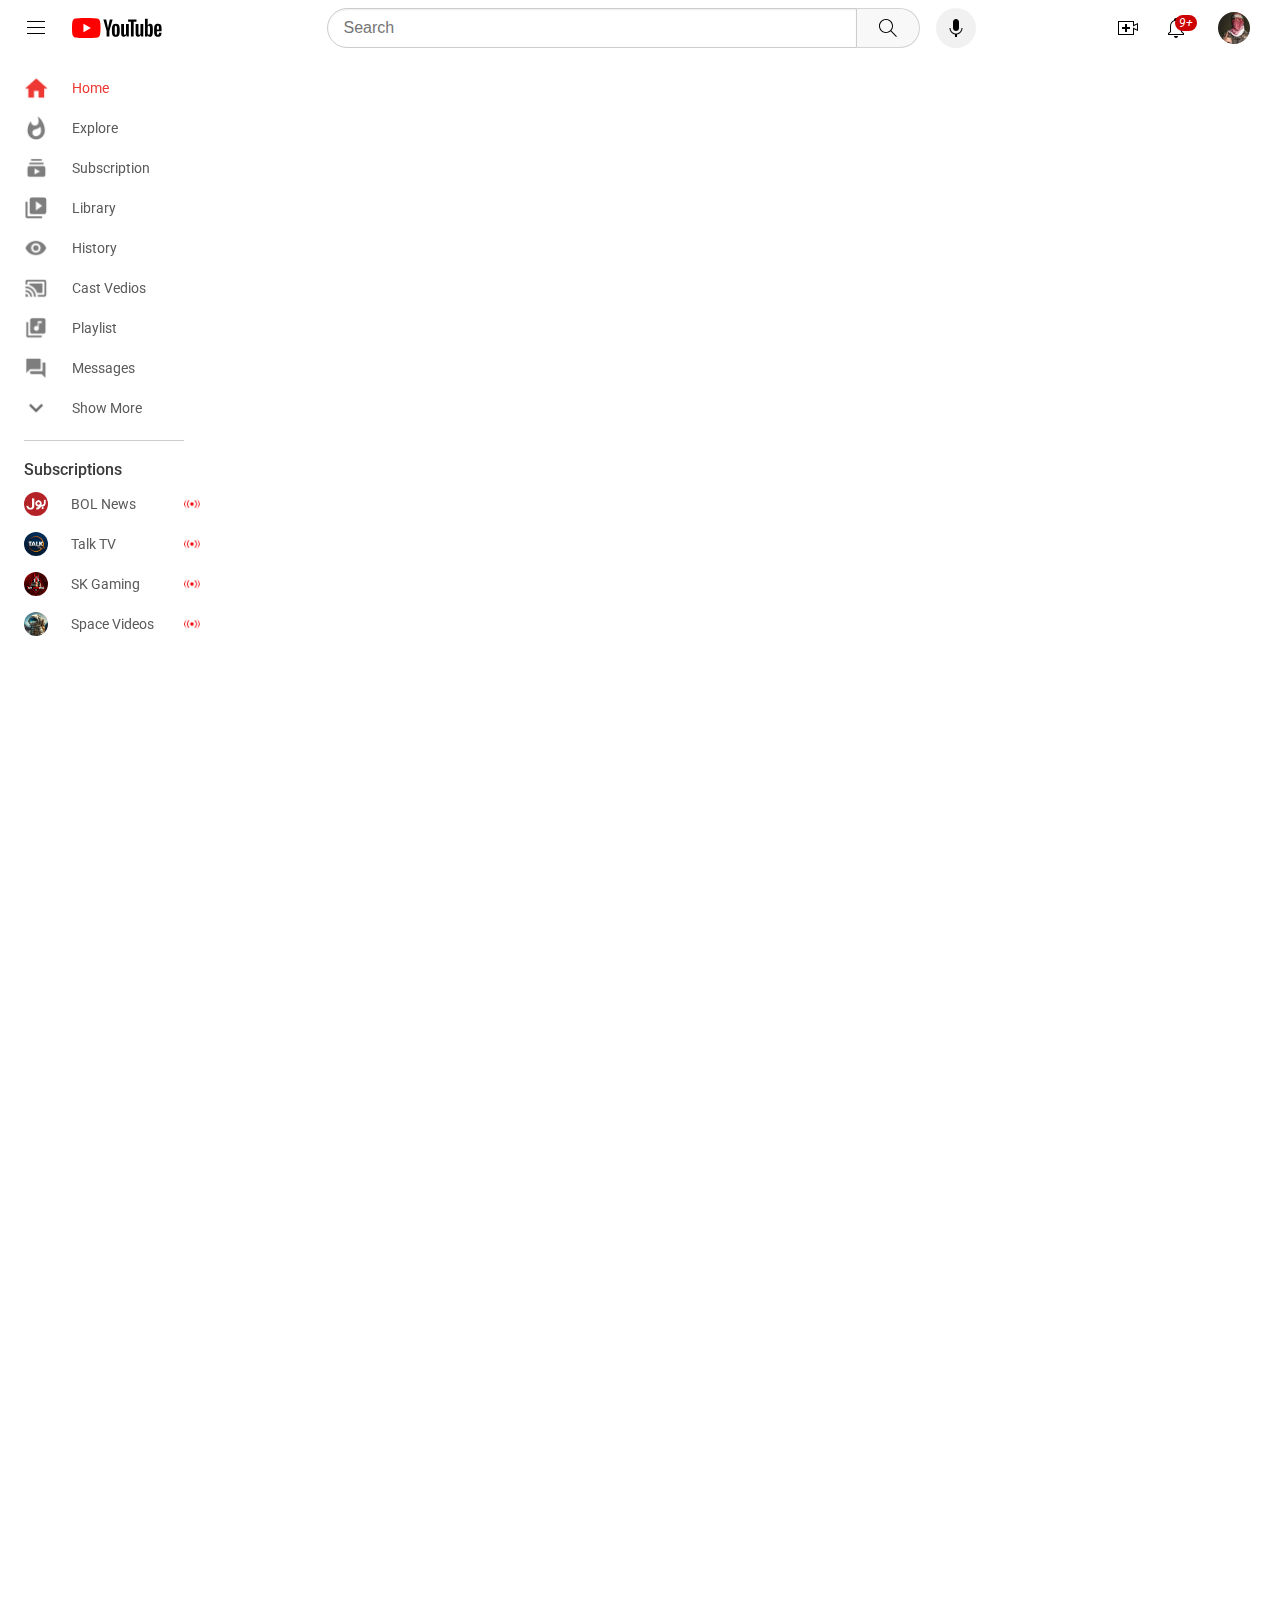
==== Youtube-Clone/index.html @ 8c296e5c "First Commit" ====
<!DOCTYPE html>
<html>
  <head>
    <title>YouTube</title>
    <link rel="stylesheet" href="youtubeclone.css">
    <meta charset="UTF-8" />
    <link rel="stylesheet" href="https://cdnjs.cloudflare.com/ajax/libs/font-awesome/6.5.1/css/all.min.css" integrity="sha512-DTOQO9RWCH3ppGqcWaEA1BIZOC6xxalwEsw9c2QQeAIftl+Vegovlnee1c9QX4TctnWMn13TZye+giMm8e2LwA==" crossorigin="anonymous" referrerpolicy="no-referrer" />
    <meta http-equiv="X-UA-Compatible" content="IE=edge" />
    <meta name="viewport" content="width=device-width, initial-scale=1.0">
    <link rel="preconnect" href="https://fonts.googleapis.com">
    <link rel="preconnect" href="https://fonts.gstatic.com" crossorigin>
    <link href="https://fonts.googleapis.com/css2?family=Roboto:wght@300;400;500;700;900&display=swap" rel="stylesheet">
  </head>
  <body>
    <header class="header">
      <div class="NavBar ">
        <div class="nav-section1">
          <i class="hamburger-icon"> <img src="icons/hamburger-menu.svg" alt="hamburger-menu"></i>
          <i class="youtube-logo"> <img src="icons/youtube-logo.svg" alt="youtube-logo"></i>
        </div>
        <div class="nav-section2">
          <i class="small-searchicon"> <img src="icons/search.svg" alt="search-icon"></i>
          <input type="text" placeholder="Search" class="search-bar">
          <i class="search-icon"> <img src="icons/search.svg" alt="Search icon"></i>
          <i class="voice-search-icon"> <img src="icons/voice-search-icon.svg" alt="voice-search-icon"></i>
        </div>
        <div class="nav-section3">
          <i class="upload-icon"> <img src="icons/upload.svg" alt="upload-icon"></i>
          <i class="notification-icon">
             <img src="icons/notifications.svg" alt="notification-icon">
             <span class="notification-number">9&#43</span>
            </i>
          <i class="profile-picture"> <img src="icons/abuobaida.jpeg" alt="abuobaida-image"></i>
        </div>
      </div>

    </header>

    <!-- -----------Side Bar----------- -->

    <div class="Sidebar">
      <div class="sidebar-homesection">
        <a href=""><img src="icons/home.png" alt="Home-Icon"><p>Home</p></a>
        <a href=""><img src="icons/explore.png" alt="Exploreicon"><p>Explore</p></a>
        <a href=""><img src="icons/subscriprion.png" alt="Subscription Icon"><p>Subscription</p></a>
        <a href=""><img src="icons/library.png" alt="Library Icon"><p>Library</p></a>
        <a href=""><img src="icons/history.png" alt="History icon"><p>History</p></a>
        <a href=""><img src="icons/cast.png" alt="Cast Icon"><p>Cast Vedios</p></a>
        <a href=""><img src="icons/playlist.png" alt="Playlist Icon"><p>Playlist</p></a>
        <a href=""><img src="icons/messages.png" alt="Messages Icon"><p>Messages</p></a>
        <a href=""><img src="icons/show-more.png" alt="Show more icon"><p>Show More</p></a>
        <hr class="homesection-line">
      </div>
      <div class="sidebar-subcriptions">
        <p class="subscriprion-heading">Subscriptions</p>
        <a href=""><img src="channels-profile/Bol.jpg" alt="BolNews profile-picture"><p>BOL News</p><img src="icons/Liveyt.png" alt="live-icon" class="live-icon"></a>
        <a href=""><img src="channels-profile/Talktv.jpg" alt="Talktv profile-picture"><p>Talk TV</p><img src="icons/Liveyt.png" alt="live-icon" class="live-icon"></a>
        <a href=""><img src="channels-profile/Skgaming.jpg" alt="Skgaming profile-picture"><p>SK Gaming</p><img src="icons/Liveyt.png" alt="live-icon" class="live-icon"></a>
        <a href=""><img src="channels-profile/space-vedios.jpg" alt="space-vedios profile-picture"><p>Space Videos</p><img src="icons/Liveyt.png" alt="live-icon" class="live-icon"></a>
        
      </div>
    </div>
  </body>
</html>
---- Youtube-Clone/youtubeclone.css ----
/* General */

* {
  margin: 0;
  padding: 0;
  box-sizing: border-box;
}

/* Font for whole website */

body {
  font-family: 'Roboto', sans-serif;
  height: 100rem;
}
body p {
  margin: 0;
}
a{
  text-decoration: none;
  color: #5a5a5a;
  font-size: 14px;
}

/* Header Section */

/* Navigation Bar */
.header {
  position: sticky;
  top:0;
  background-color: white;
  z-index: 10;
}


.NavBar {
  height: 56px;
  width: 100%;
  padding: 0px 16px;
  display: flex;
  justify-content: space-between;
  align-items: center;
}

/* Section 1 */
.nav-section1 {
  height: 100%;
  width:fit-content;
  display: flex;
  flex-shrink: 1;
  align-items: center;
}
.hamburger-icon img {
  width: 24px;
}
.youtube-logo img {
  width: 90px;
  cursor: pointer;
}
.hamburger-icon {
  padding: 8px;
  height: 40px;
  width: 40px;
  border-radius: 50%;
  cursor: pointer;
}
.hamburger-icon:hover {
  background-color: rgba(224, 224, 224, 0.753);
}
.hamburger-icon:active {
  background-color: rgba(197, 197, 197, 0.76);
}
.youtube-logo {
  padding: 20px 14px 16px 16px;
}

/* Section 2 */
.nav-section2 {
  display: flex;
  width: 732px;
  align-items: center;
  justify-content: flex-end;
}

.small-searchicon {
  height: 40px;
  width: 40px;
  display: flex;
  align-items: center;
  border: 1px solid rgb(204, 204, 204);
  padding-left: 16px;
  border-top-left-radius: 20px;
  border-bottom-left-radius: 20px;
  box-shadow: inset 0px 1px 2px 0px  rgb(238, 238, 238);
  display: none;
  box-sizing: border-box;
  border-right: none;
  flex-shrink: 1;
}
.small-searchicon img {
  width: 20px;
}
.search-bar {
  height: 40px;
  padding-left: 16px;
  border-top-right-radius: 0px;
  border-top-left-radius: 20px;
  border-bottom-left-radius: 20px;
  border: 1px solid rgb(204, 204, 204);
  font-size: 16px;
  color:rgba(0, 0, 0, 0.836);
  display: flex;
  flex:1;
  flex-grow: 1;
  flex-shrink: 1;
  width: 0;
  box-shadow: inset 0px 1px 2px 0px  rgb(238, 238, 238);
  margin-left:39px;
  box-sizing: border-box;
  max-width: 530px;;
}
.search-bar::placeholder {
  font-size: 16px;
}
.nav-section2:focus-within .small-searchicon,
.search-bar:not(:placeholder-shown) + .small-searchicon {
  display: flex;
  border: 1px solid rgb(0, 87, 168);
  border-right: none;
}

.search-bar:focus {
  outline: none;
  border: 1px solid rgb(0, 87, 168);
  margin-left: 0;
  border-top-left-radius: 0px;
  border-bottom-left-radius: 0px;
  border-left: none;
}

.search-icon {
  border: 1px solid rgb(211, 211, 211);
  padding: 7px 19px;
  display: flex;
  align-items: center;
  border-top-right-radius: 20px;
  border-bottom-right-radius: 20px;
  background-color: rgb(248, 248, 248);
  cursor: pointer;
  border-left: none;
}
.search-icon:hover {
  background-color: rgba(224, 224, 224, 0.466);
  box-shadow: .5px 1px 0px rgba(197, 197, 197, 0.384);
}
.search-icon:active {
  background-color: rgba(197, 197, 197, 0.295);
}
.search-icon img {
  width: 24px;
}

.voice-search-icon img{
  width: 24px;
}
.voice-search-icon {
  display: flex;
  align-items: center;
  justify-content: center;
  background-color: rgba(224, 224, 224, 0.445);
  margin-left: 16px;
  width: 40px;
  height: 40px;
  border-radius: 50%;
  flex-shrink: 0;
  cursor: pointer;
}
.voice-search-icon:hover {
  background-color: rgba(224, 224, 224, 0.842);
}
.voice-search-icon:active {
  background-color: rgba(197, 197, 197, 0.76);
}

/* section 3 */

.nav-section3 {
  display: flex;
  align-items: center;
  width: 156px;
  justify-content: space-between;
  flex-shrink: 0;
  height: fit-content;
  margin-left: 65px;
}

.upload-icon {
  display: flex;
  width: 40px;
  height: 40px;
  align-items: center;
  justify-content: center;
  border-radius: 50%;
  cursor: pointer;
  flex-shrink: 0;
}
.upload-icon:hover {
  background-color: rgba(224, 224, 224, 0.836);
}
.upload-icon:active {
  background-color: rgba(197, 197, 197, 0.76);
}
.upload-icon img {
  width: 24px;
}

.notification-icon {
  width: 40px;
  height: 40px;
  border-radius: 50%;
  display: flex;
  align-items: center;
  justify-content: center;
  flex-shrink: 0;
  cursor: pointer;
  position: relative;
}
.notification-number {
  background-color: rgb(204, 0, 0);
  position: absolute;
  font-size: 12px;
  color: white;
  padding: 1px 4px;
  border-radius: 22px;
  top:7px;
  right: -1px;
  font-family:Roboto, Arial;

}
.notification-icon:hover {
  background-color: rgba(224, 224, 224, 0.836);
}
.notification-icon:active {
  background-color: rgba(197, 197, 197, 0.76);
}
.notification-icon img {
  width: 24px;
}
.profile-picture {
  width: 60px;
  height: 32px;
  text-align: center;
  padding: 0px 6px;
  cursor:pointer;
}
.profile-picture img {
  width: 32px;
  height: 32px;
  object-fit: cover;
  border-radius: 50%;
}




/* ----------Side-Bar---------- */

.Sidebar {
  padding: 12px 28px 12px 12px;
  width: 240px;
  position: sticky;
  top: 56px;
  left: 0;
  height: fit-content;
}

.sidebar-homesection a, .sidebar-subcriptions a {
  display: flex;
  align-items: center;
  padding: 8px 12px;
  border-radius: 8px;
  position: relative;
}
.sidebar-homesection a:hover, .sidebar-subcriptions a:hover{
  background-color: #0000000c;
  
}

.sidebar-homesection a:first-child {
  color: #ed3833;
}
.sidebar-homesection img {
  width: 24px;
  margin-right: 24px;
}

.homesection-line {
  width: 80%;
  height: 1px;
  background: #ccc;
  border: none;
  margin: 12px 0px 13px 12px;

}

/* --------Subscriptions Section------- */


.sidebar-subcriptions p:first-child {
  font-size: 16px;
  padding: 6px 12px 4px 12px;
  font-weight: 500;
  color:#3a3a3a;
  margin-bottom: 1px;
}
.sidebar-subcriptions .live-icon {
  width: 16px;
  margin: 0;
  position: absolute;
  right: 12px;
}

.sidebar-subcriptions img {
  width: 24px;
  border-radius: 50%;
  margin-right: 23px;
}
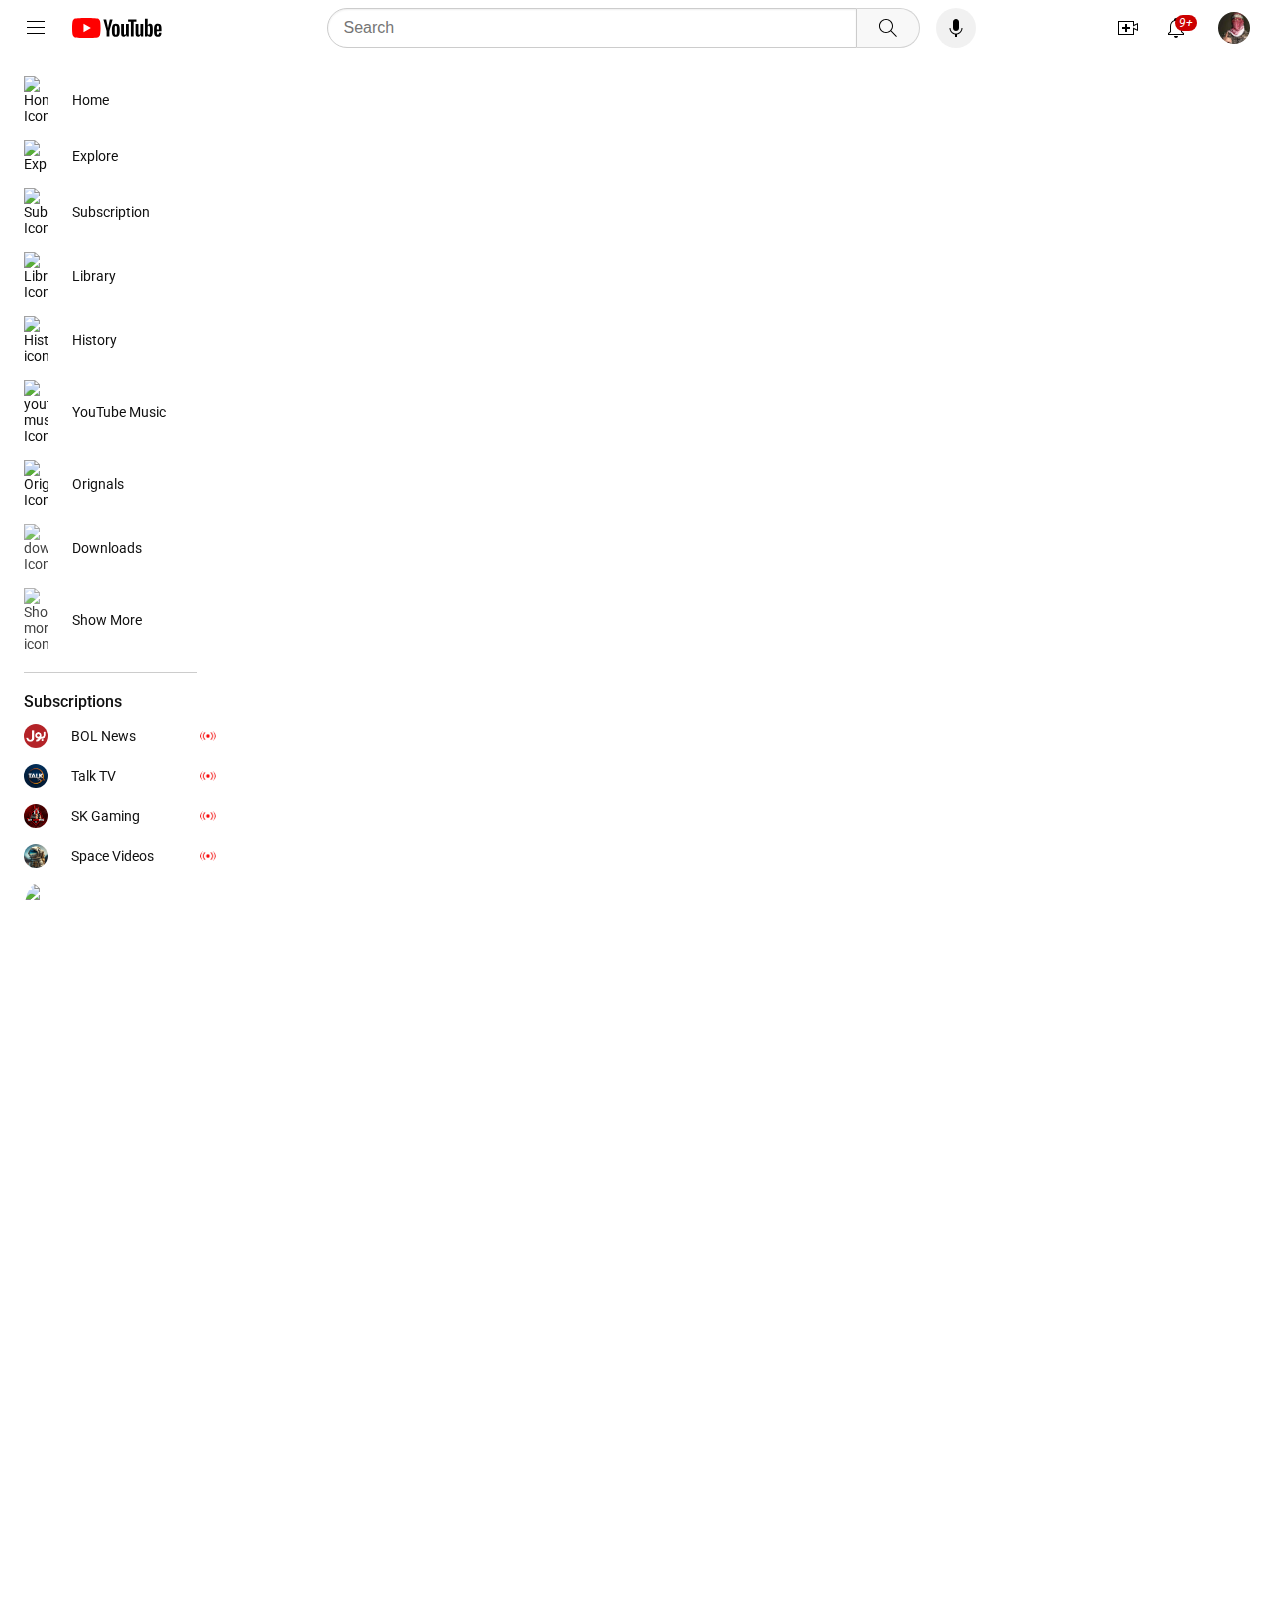
==== commit fb120f4c: "further Completed sidebar by adding icons and scrollbar" ====
--- a/Youtube-Clone/index.html
+++ b/Youtube-Clone/index.html
@@ -1,5 +1,5 @@
 <!DOCTYPE html>
-<html>
+<html lang="en">
   <head>
     <title>YouTube</title>
     <link rel="stylesheet" href="youtubeclone.css">
@@ -39,26 +39,48 @@
     <!-- -----------Side Bar----------- -->
 
     <div class="Sidebar">
-      <div class="sidebar-homesection">
-        <a href=""><img src="icons/home.png" alt="Home-Icon"><p>Home</p></a>
-        <a href=""><img src="icons/explore.png" alt="Exploreicon"><p>Explore</p></a>
-        <a href=""><img src="icons/subscriprion.png" alt="Subscription Icon"><p>Subscription</p></a>
-        <a href=""><img src="icons/library.png" alt="Library Icon"><p>Library</p></a>
-        <a href=""><img src="icons/history.png" alt="History icon"><p>History</p></a>
-        <a href=""><img src="icons/cast.png" alt="Cast Icon"><p>Cast Vedios</p></a>
-        <a href=""><img src="icons/playlist.png" alt="Playlist Icon"><p>Playlist</p></a>
-        <a href=""><img src="icons/messages.png" alt="Messages Icon"><p>Messages</p></a>
-        <a href=""><img src="icons/show-more.png" alt="Show more icon"><p>Show More</p></a>
-        <hr class="homesection-line">
+      <div class="sidebar-sections">
+        <div class="sidebar-homesection">
+          <a href=""><img src="icons/home.svg" alt="Home-Icon"><p>Home</p></a>
+          <a href=""><img src="icons/icons8-explore-50.png" alt="Exploreicon"><p>Explore</p></a>
+          <a href=""><img src="icons/subscriptions.svg" alt="Subscription Icon"><p>Subscription</p></a>
+          <a href=""><img src="icons/library.svg" alt="Library Icon"><p>Library</p></a>
+          <a href=""><img src="icons/icons8-history-50.png" alt="History icon"><p>History</p></a>
+          <a href=""><img src="icons/youtube-music.svg" alt="youtube-music Icon"><p>YouTube Music</p></a>
+          <a href=""><img src="icons/originals.svg" alt="Orignals Icon"><p>Orignals</p></a>
+          <a href=""><img class="download-icon" src="icons/downloads.png" alt="downloaad Icon"><p>Downloads</p></a>
+          <a href=""><img class="down-arrow" src="icons/down-arrow.png" alt="Show more icon"><p>Show More</p></a>
+          <hr class="homesection-line">
+        </div>
+        <div class="sidebar-subcriptions">
+          <p class="subscriprion-heading">Subscriptions</p>
+          <a href=""><img src="channels-profile/Bol.jpg" alt="BolNews profile-picture"><p>BOL News</p><img src="icons/Liveyt.png" alt="live-icon" class="live-icon"></a>
+          <a href=""><img src="channels-profile/Talktv.jpg" alt="Talktv profile-picture"><p>Talk TV</p><img src="icons/Liveyt.png" alt="live-icon" class="live-icon"></a>
+          <a href=""><img src="channels-profile/Skgaming.jpg" alt="Skgaming profile-picture"><p>SK Gaming</p><img src="icons/Liveyt.png" alt="live-icon" class="live-icon"></a>
+          <a href=""><img src="channels-profile/space-vedios.jpg" alt="space-vedios profile-picture"><p>Space Videos</p><img src="icons/Liveyt.png" alt="live-icon" class="live-icon"></a>
+          <a href=""><img src="channels-profile/ThatWasEpic.jpg" alt="ThatWasEpic profile-picture"><p>ThatWasEpic</p><span></span></a>
+          <a href=""><img src="channels-profile/Owens Jones.jpg" alt="Owens Jones profile-picture"><p>Owens Jones</p><span></span></a>
+          <a href=""><img src="channels-profile/Quran Translation.jpg" alt="Quran Translation profile-picture"><p>Quran Majid</p><span></span></a>
+          <a href=""><img class="down-arrow" src="icons/down-arrow.png" alt=""><p>Show 862 more</p></a>
+          <hr class="homesection-line">
+        </div>
+        <div class="sidebar-Explore">
+          <p>Explore</p>
+          <a href=""><img src="icons/trending.png" alt=""><p>Trending</p></a>
+          <a href=""><img src="icons/icons8-musical-48.png" alt=""><p>Music</p></a>
+          <a href=""><img src="icons/icons8-nintendo-switch-pro-controller-100.png" alt="Gaming Icon"><p>Gaming</p></a>
+          <a href=""><img src="icons/icons8-news-100.png" alt="News Icon"><p>News</p></a>
+          <a href=""><img src="icons/icons8-trophy-96.png" alt=""><p>Sports</p></a>
+          <hr class="homesection-line">
+        </div>
+        <div class="sidebar-more">
+          <p>More from Youtube</p>
+          <a href=""><img src="icons/icons8-youtube-100.png" alt=""><p>YouTube Premium</p></a>
+          <a href=""><img src="icons/icons8-youtube-studio-480.png" alt=""><p>YouTube Studio</p></a>
+          <a href=""><img src="icons/icons8-youtube-music-480.png" alt="">YouTube Music</a>
+        </div>
       </div>
-      <div class="sidebar-subcriptions">
-        <p class="subscriprion-heading">Subscriptions</p>
-        <a href=""><img src="channels-profile/Bol.jpg" alt="BolNews profile-picture"><p>BOL News</p><img src="icons/Liveyt.png" alt="live-icon" class="live-icon"></a>
-        <a href=""><img src="channels-profile/Talktv.jpg" alt="Talktv profile-picture"><p>Talk TV</p><img src="icons/Liveyt.png" alt="live-icon" class="live-icon"></a>
-        <a href=""><img src="channels-profile/Skgaming.jpg" alt="Skgaming profile-picture"><p>SK Gaming</p><img src="icons/Liveyt.png" alt="live-icon" class="live-icon"></a>
-        <a href=""><img src="channels-profile/space-vedios.jpg" alt="space-vedios profile-picture"><p>Space Videos</p><img src="icons/Liveyt.png" alt="live-icon" class="live-icon"></a>
-        
-      </div>
+      
     </div>
   </body>
 </html>--- a/Youtube-Clone/youtubeclone.css
+++ b/Youtube-Clone/youtubeclone.css
@@ -17,7 +17,7 @@
 }
 a{
   text-decoration: none;
-  color: #5a5a5a;
+  color: rgb(15,15,15);
   font-size: 14px;
 }
 
@@ -264,31 +264,48 @@
 
 /* ----------Side-Bar---------- */
 
+
 .Sidebar {
-  padding: 12px 28px 12px 12px;
   width: 240px;
-  position: sticky;
+  position: fixed;
   top: 56px;
   left: 0;
-  height: fit-content;
-}
-
-.sidebar-homesection a, .sidebar-subcriptions a {
+  height: calc(100% - 56px);
+  overflow: scroll;
+}
+
+.sidebar-sections {
+  overflow: scroll;
+  padding: 12px;
+}  
+
+.sidebar-sections::-webkit-scrollbar {
+  width: 0px;
+}
+.Sidebar:hover .sidebar-sections::-webkit-scrollbar {
+  width: 8px;
+}
+
+.sidebar-sections::-webkit-scrollbar-thumb {
+  background-color: rgba(128, 128, 128, 0.89);
+  border-radius: 4px;
+}
+.sidebar-homesection a, .sidebar-subcriptions a, .sidebar-Explore a, .sidebar-more a {
   display: flex;
   align-items: center;
   padding: 8px 12px;
   border-radius: 8px;
   position: relative;
 }
-.sidebar-homesection a:hover, .sidebar-subcriptions a:hover{
+.sidebar-homesection a:hover, .sidebar-subcriptions a:hover, .sidebar-Explore a:hover, .sidebar-more a:hover{
   background-color: #0000000c;
   
 }
-
-.sidebar-homesection a:first-child {
-  color: #ed3833;
-}
-.sidebar-homesection img {
+.sidebar-homesection .download-icon,
+.sidebar-homesection .down-arrow {
+  opacity: 0.8;
+}
+.sidebar-homesection img, .sidebar-Explore img, .sidebar-more img{
   width: 24px;
   margin-right: 24px;
 }
@@ -305,11 +322,13 @@
 /* --------Subscriptions Section------- */
 
 
-.sidebar-subcriptions p:first-child {
+.sidebar-subcriptions p:first-child,
+.sidebar-Explore p:first-child,
+.sidebar-more p:first-child{
   font-size: 16px;
   padding: 6px 12px 4px 12px;
   font-weight: 500;
-  color:#3a3a3a;
+  color: rgb(15,15,15);
   margin-bottom: 1px;
 }
 .sidebar-subcriptions .live-icon {
@@ -323,4 +342,13 @@
   width: 24px;
   border-radius: 50%;
   margin-right: 23px;
+}
+
+.sidebar-subcriptions span {
+  background-color: rgb(6, 95, 212);
+  height: 4px;
+  width: 4px;
+  position: absolute;
+  right: 19px;
+  border-radius: 50%;
 }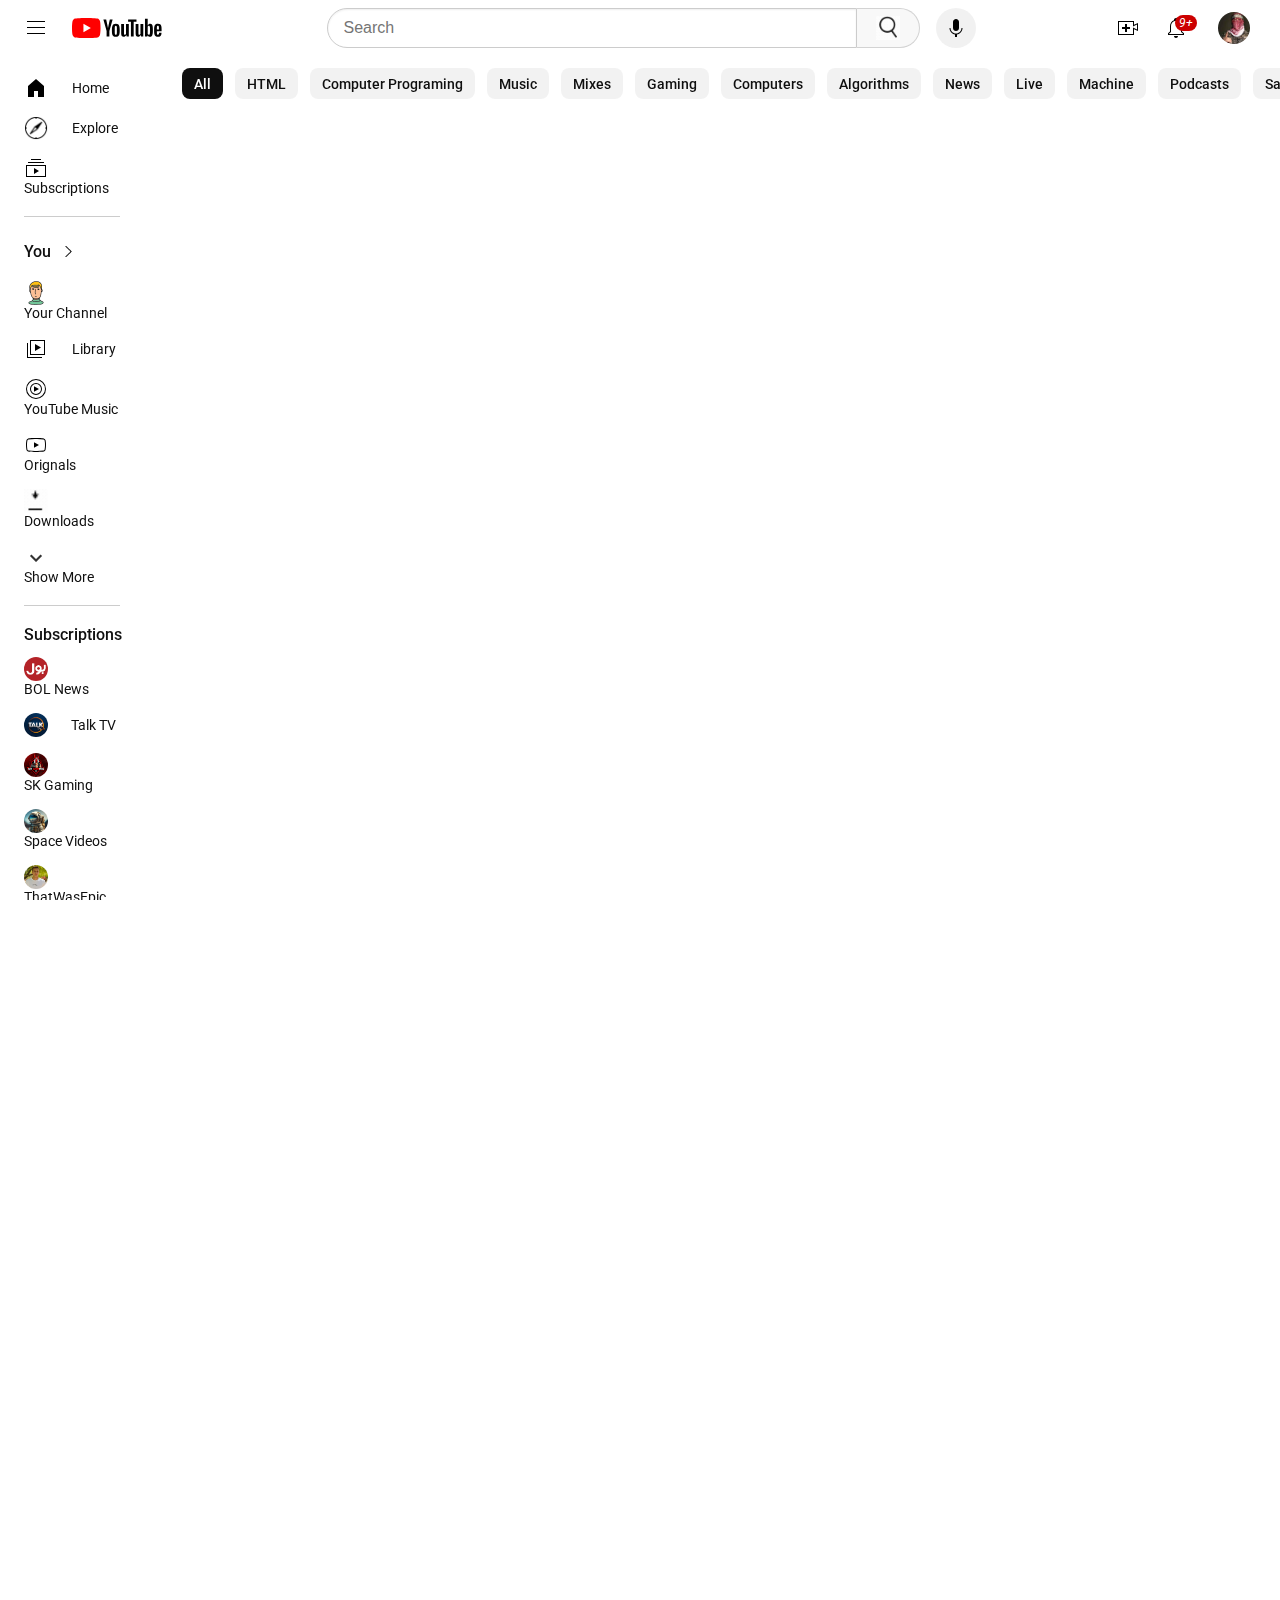
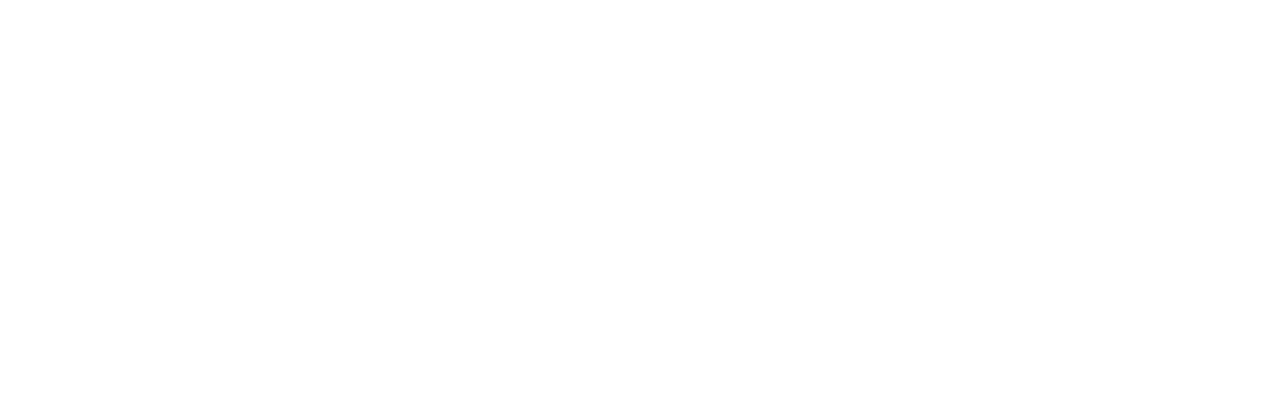
==== commit 1dbe19e9: "Completed SideBar and Tap Topics Section" ====
--- a/Youtube-Clone/index.html
+++ b/Youtube-Clone/index.html
@@ -15,13 +15,13 @@
     <header class="header">
       <div class="NavBar ">
         <div class="nav-section1">
-          <i class="hamburger-icon"> <img src="icons/hamburger-menu.svg" alt="hamburger-menu"></i>
+          <i class="menu-icon"> <img src="icons/hamburger-menu.svg" alt="hamburger-menu"></i>
           <i class="youtube-logo"> <img src="icons/youtube-logo.svg" alt="youtube-logo"></i>
         </div>
         <div class="nav-section2">
           <i class="small-searchicon"> <img src="icons/search.svg" alt="search-icon"></i>
           <input type="text" placeholder="Search" class="search-bar">
-          <i class="search-icon"> <img src="icons/search.svg" alt="Search icon"></i>
+          <i class="search-icon"> <img src="icons/icons8-search (1).gif" alt="Search icon"></i>
           <i class="voice-search-icon"> <img src="icons/voice-search-icon.svg" alt="voice-search-icon"></i>
         </div>
         <div class="nav-section3">
@@ -38,19 +38,23 @@
 
     <!-- -----------Side Bar----------- -->
 
-    <div class="Sidebar">
+    <div class="sidebar">
       <div class="sidebar-sections">
         <div class="sidebar-homesection">
-          <a href=""><img src="icons/home.svg" alt="Home-Icon"><p>Home</p></a>
+          <a href="https://www.youtube.com/"><img src="icons/home.svg" alt="Home-Icon"><p>Home</p></a>
           <a href=""><img src="icons/icons8-explore-50.png" alt="Exploreicon"><p>Explore</p></a>
-          <a href=""><img src="icons/subscriptions.svg" alt="Subscription Icon"><p>Subscription</p></a>
-          <a href=""><img src="icons/library.svg" alt="Library Icon"><p>Library</p></a>
-          <a href=""><img src="icons/icons8-history-50.png" alt="History icon"><p>History</p></a>
-          <a href=""><img src="icons/youtube-music.svg" alt="youtube-music Icon"><p>YouTube Music</p></a>
+          <a href="https://www.youtube.com/feed/subscriptions"><img src="icons/subscriptions.svg" alt="Subscription Icon"><p>Subscriptions</p></a>
+          <hr class="homesection-line first-line">
+        </div>
+        <div class="sidebar-you">
+          <a href="" id="you-section-heading"><p>You</p><img id="you-greaterthen-icon" src="icons/icons8-greater-than-96.png" alt=""></a>
+          <a href=""><img src="icons/icons8-user-48.png" alt="Library Icon"><p>Your Channel</p></a>
+          <a href=""><img src="icons/library.svg" alt="Library icon"><p>Library</p></a>
+          <a href="" class="youtube-music"><img src="icons/youtube-music.svg" alt="youtube-music Icon"><p>YouTube Music</p></a>
           <a href=""><img src="icons/originals.svg" alt="Orignals Icon"><p>Orignals</p></a>
-          <a href=""><img class="download-icon" src="icons/downloads.png" alt="downloaad Icon"><p>Downloads</p></a>
-          <a href=""><img class="down-arrow" src="icons/down-arrow.png" alt="Show more icon"><p>Show More</p></a>
-          <hr class="homesection-line">
+          <a href=""><img class="download-icon" src="icons/icons8-download.gif" alt="downloaad Icon"><p>Downloads</p></a>
+          <a href="" class="show-more"><img class="down-arrow" src="icons/down-arrow.png" alt="Show more icon"><p>Show More</p></a>
+          <hr class="homesection-line ">
         </div>
         <div class="sidebar-subcriptions">
           <p class="subscriprion-heading">Subscriptions</p>
@@ -78,9 +82,56 @@
           <a href=""><img src="icons/icons8-youtube-100.png" alt=""><p>YouTube Premium</p></a>
           <a href=""><img src="icons/icons8-youtube-studio-480.png" alt=""><p>YouTube Studio</p></a>
           <a href=""><img src="icons/icons8-youtube-music-480.png" alt="">YouTube Music</a>
+          <a href=""><img src="icons/youtube-kids-icon.png" alt=""><p>YouTube Kids</p></a>
+          <hr class="homesection-line">
+          <a href=""><img src="icons/icons8-setting.gif" alt=""><p>Settings</p></a>
+          <a href=""><img src="icons/icons8-flag.gif" alt=""><p>Report History</p></a>
+          <a href=""><img src="icons/icons8-help.gif" alt=""><p>Help</p></a>
+          <a href=""><img src="icons/icons8-comments (1).gif" alt=""><p>Send Feedback</p></a>
+          <hr class="homesection-line">
+        </div>
+        <div class="sidebar-bottomtext">
+          <div class="text-section1">
+            <span>About us</span> <span>Press</span> <span>Copyright</span> <br>
+            <span>Contact us</span> <span>Creators</span> <br> <span>Advertise</span> <span>Developers</span>
+          </div>
+          <div class="text-section2">
+            <span>Terms</span><span>Privacy Policy</span><span>Safety</span> <br> <span>How YouTube Works</span> <br>
+            <span>Test new features</span>
+          </div>
+         <div class="text-section3">
+          <p>© 2024 Google LLC</p>
+         </div>
         </div>
       </div>
-      
     </div>
+
+    <!-- ------------Topic tabs--------------------- -->
+
+    <div class="topic-tabs-container">
+      <div class="topic-tabs">
+        <ul>
+          <li>All</li>
+          <li>HTML</li>
+          <li>Computer Programing</li>
+          <li>Music</li>
+          <li>Mixes</li>
+          <li>Gaming</li>
+          <li>Computers</li>
+          <li>Algorithms</li>
+          <li>News</li>
+          <li>Live</li>
+          <li>Machine</li>
+          <li>Podcasts</li>
+          <li>Sales</li>
+          <li>Sheikh</li>
+          <li>Recently uploaded</li>
+          <li>Watched</li>
+          <li>New to You</li>
+        </ul>
+      </div>
+    </div>
+
+    <script src="sscript.js"></script>
   </body>
 </html>--- a/Youtube-Clone/youtubeclone.css
+++ b/Youtube-Clone/youtubeclone.css
@@ -10,7 +10,10 @@
 
 body {
   font-family: 'Roboto', sans-serif;
-  height: 100rem;
+  height: 200rem;
+}
+html {
+  font-size: 62.5%;
 }
 body p {
   margin: 0;
@@ -19,6 +22,11 @@
   text-decoration: none;
   color: rgb(15,15,15);
   font-size: 14px;
+}
+
+:root {
+  --main-text-clr: rgb(15,15,15);
+  --topic-tabs-clr: rgba(0, 0, 0, 0.05);
 }
 
 /* Header Section */
@@ -49,28 +57,28 @@
   flex-shrink: 1;
   align-items: center;
 }
-.hamburger-icon img {
+.menu-icon img {
   width: 24px;
 }
 .youtube-logo img {
   width: 90px;
   cursor: pointer;
 }
-.hamburger-icon {
+.menu-icon {
   padding: 8px;
   height: 40px;
   width: 40px;
   border-radius: 50%;
   cursor: pointer;
 }
-.hamburger-icon:hover {
+.menu-icon:hover {
   background-color: rgba(224, 224, 224, 0.753);
 }
-.hamburger-icon:active {
+.menu-icon:active {
   background-color: rgba(197, 197, 197, 0.76);
 }
 .youtube-logo {
-  padding: 20px 14px 16px 16px;
+  padding: 19px 14px 17px 16px;
 }
 
 /* Section 2 */
@@ -157,6 +165,7 @@
 }
 .search-icon img {
   width: 24px;
+  opacity: 0.84;
 }
 
 .voice-search-icon img{
@@ -265,47 +274,51 @@
 /* ----------Side-Bar---------- */
 
 
-.Sidebar {
-  width: 240px;
+.sidebar {
+  width: 12%;
   position: fixed;
   top: 56px;
   left: 0;
   height: calc(100% - 56px);
-  overflow: scroll;
+  overflow-y: auto;
+  overflow-x:hidden;
+  z-index: 9;
 }
 
 .sidebar-sections {
-  overflow: scroll;
-  padding: 12px;
+  padding: 1.2rem 2.2rem 1.2rem 1.2rem;
 }  
 
-.sidebar-sections::-webkit-scrollbar {
+.sidebar::-webkit-scrollbar {
   width: 0px;
 }
-.Sidebar:hover .sidebar-sections::-webkit-scrollbar {
+.sidebar:hover::-webkit-scrollbar {
   width: 8px;
 }
 
-.sidebar-sections::-webkit-scrollbar-thumb {
+.sidebar::-webkit-scrollbar-thumb {
   background-color: rgba(128, 128, 128, 0.89);
   border-radius: 4px;
 }
-.sidebar-homesection a, .sidebar-subcriptions a, .sidebar-Explore a, .sidebar-more a {
+.sidebar a {
   display: flex;
   align-items: center;
   padding: 8px 12px;
   border-radius: 8px;
   position: relative;
-}
-.sidebar-homesection a:hover, .sidebar-subcriptions a:hover, .sidebar-Explore a:hover, .sidebar-more a:hover{
+  flex-wrap: wrap;
+}
+.sidebar a:hover {
   background-color: #0000000c;
-  
-}
-.sidebar-homesection .download-icon,
-.sidebar-homesection .down-arrow {
-  opacity: 0.8;
-}
-.sidebar-homesection img, .sidebar-Explore img, .sidebar-more img{
+}
+.sidebar a:active {
+  background-color: #00000025;
+}
+
+.sidebar-homesection img, 
+.sidebar-Explore img, 
+.sidebar-more img,
+.sidebar-you img{
   width: 24px;
   margin-right: 24px;
 }
@@ -318,6 +331,30 @@
   margin: 12px 0px 13px 12px;
 
 }
+
+/* -------------You SideBar Section-------------- */
+
+
+#you-section-heading {
+  padding: 12px 12px;
+}
+
+#you-section-heading p {
+  font-size: 16px;
+  font-weight: 500;
+  color: rgb(15,15,15);
+  margin-right: 1rem;
+}
+
+#you-greaterthen-icon {
+  width: 15px
+}
+
+
+.sidebar-you .down-arrow {
+  opacity: 0.8;
+}
+
 
 /* --------Subscriptions Section------- */
 
@@ -335,7 +372,7 @@
   width: 16px;
   margin: 0;
   position: absolute;
-  right: 12px;
+  left: 18rem;
 }
 
 .sidebar-subcriptions img {
@@ -349,6 +386,134 @@
   height: 4px;
   width: 4px;
   position: absolute;
-  right: 19px;
-  border-radius: 50%;
+  left: 18.5rem;
+  border-radius: 50%;
+}
+
+/* ---------------SideBar bottom Text--------------- */
+
+.sidebar-bottomtext span{
+  font-size: 13px;
+  color: rgb(96,96,96);
+  font-weight: 500;
+  margin-right: 8px;
+  line-height:18px ;
+}
+
+.text-section2 {
+  padding: 12px 12px;
+}
+.text-section1 {
+  padding: 0px 12px 0px 12px;
+}
+.text-section3 {
+  padding: 16px 12px;
+}
+.text-section3 p {
+  font-size: 12px;
+  font-weight: 400;
+  color:rgb(144, 144, 144);
+}
+
+
+/* Custimizing the sidebar  */
+
+.small-sidebar {
+  width: 3.89%;
+}
+.small-sidebar body {
+  padding-left: 72px;
+}
+.small-sidebar a  {
+  font-size: 10px;
+  padding: 16px 0px 14px 0px;
+  justify-content: center;
+  flex-direction: column;
+}
+.small-sidebar img {
+  margin-right: 0;
+  margin-bottom: .7rem;
+}
+.small-sidebar .sidebar-sections {
+  padding: 0px 4px;
+
+}
+.small-sidebar #you-section-heading {
+  display: none;
+}
+.small-sidebar hr {
+  display: none;
+}
+.small-sidebar .sidebar-Explore {
+  display: none;
+}
+.small-sidebar .sidebar-subcriptions {
+  display: none;
+}
+.small-sidebar .sidebar-more {
+  display: none;
+}
+.small-sidebar .sidebar-bottomtext {
+  display: none;
+}
+.small-sidebar .show-more {
+  display: none;
+}
+.small-sidebar .youtube-music {
+  display: none;
+}
+.tab-links .topic-tabs{
+  padding-left: 5.2%;
+}
+
+/* Topic Tabs */
+
+
+.topic-tabs-container{
+  position: fixed;
+  top: 5.6rem;
+  width: 100%;
+}
+.topic-tabs{
+  padding-left: 14.2%;
+  width: 100%;
+  display: flex;
+  color:white;
+}
+
+.topic-tabs {
+  display: flex;
+  align-items: center;
+}
+.topic-tabs ul {
+  list-style-type: none;
+  overflow-x: scroll;
+  flex-wrap: nowrap;
+  display: flex;
+}
+.topic-tabs li {
+  display: inline-block;
+  vertical-align: middle;
+  font-size: 1.4rem;
+  color: var(--main-text-clr);
+  padding: .75rem 1.2rem;
+  margin: 1.2rem 1.2rem 1.2rem 0rem;
+  background-color: var(--topic-tabs-clr);
+  flex-shrink: 0;
+  font-weight: 500;
+  border-radius: .8rem;
+  cursor: pointer;
+}
+.topic-tabs li:first-child {
+  background-color: var(--main-text-clr);
+  color: white;
+}
+
+.topic-tabs ul::-webkit-scrollbar {
+  height: 0px;
+}
+
+.topic-tabs ul::-webkit-scrollbar-thumb {
+  background-color: rgba(128, 128, 128, 0.89);
+  border-radius: 6px;
 }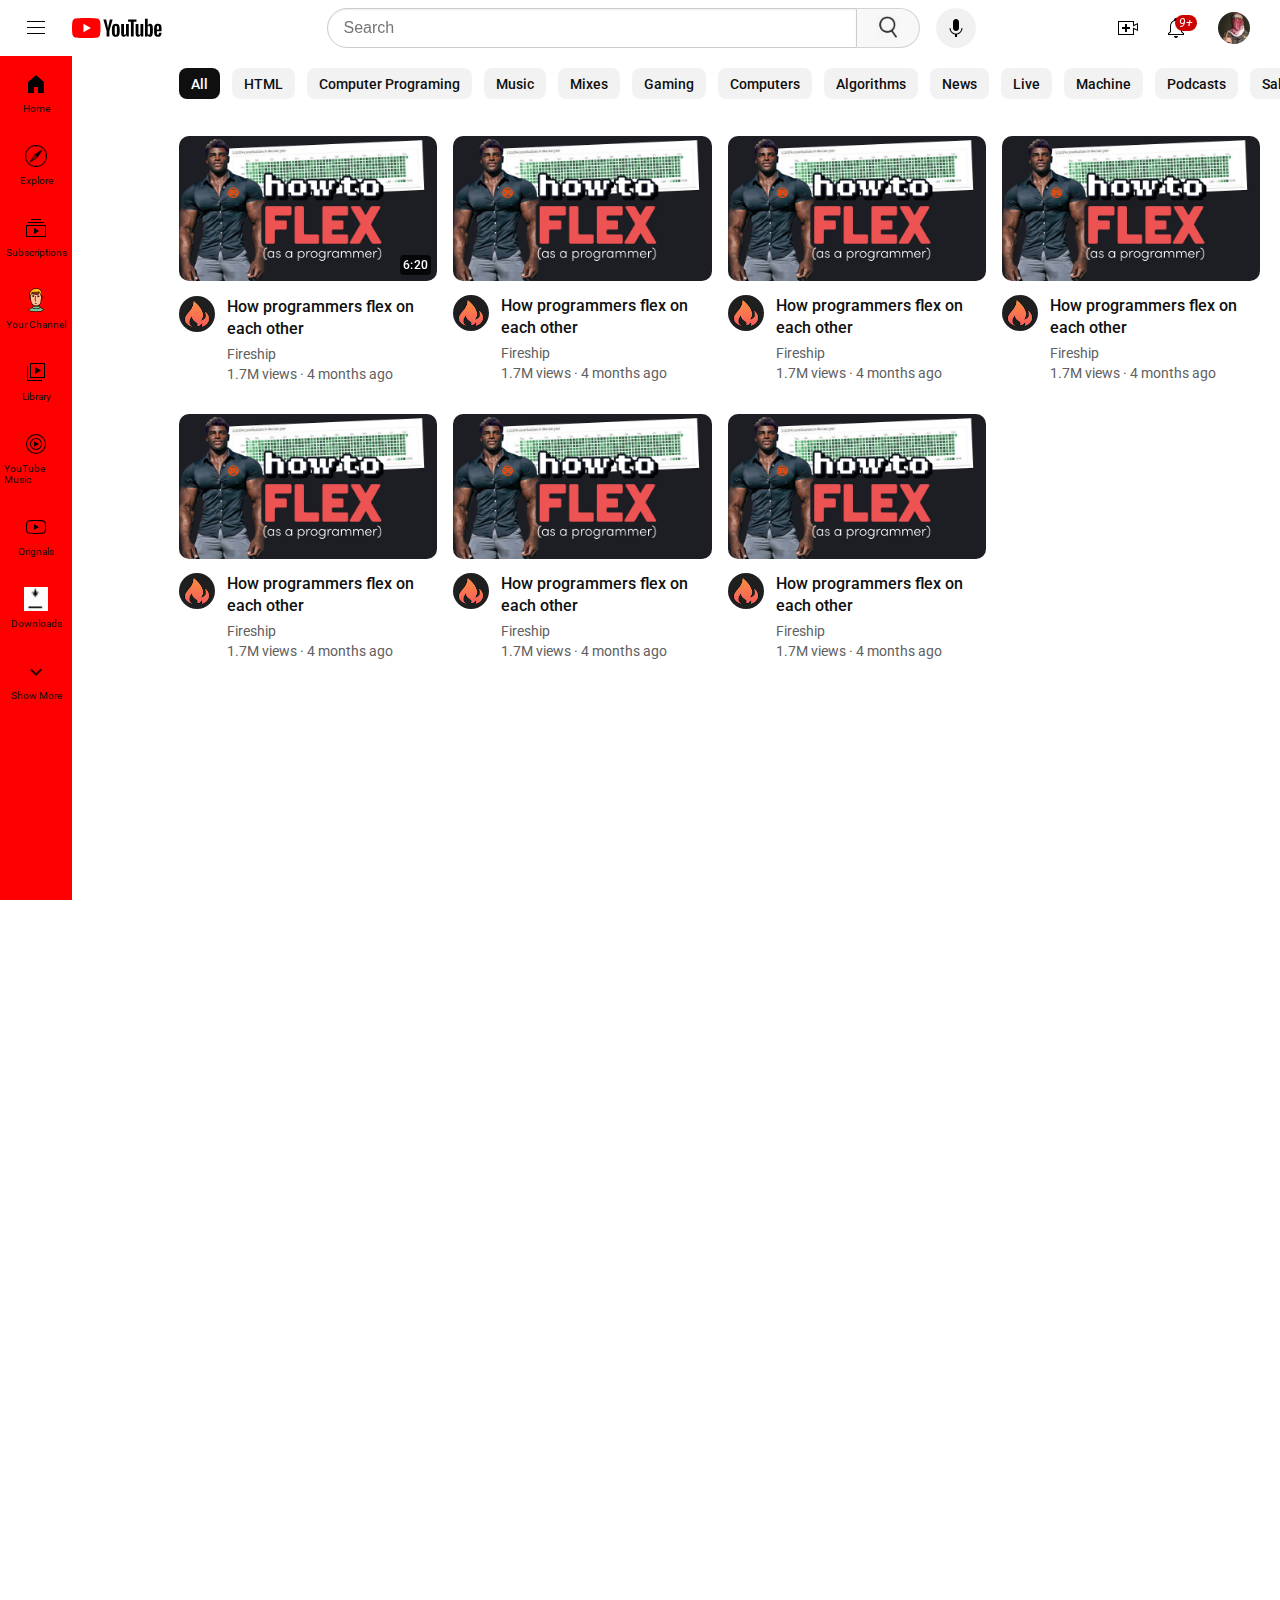
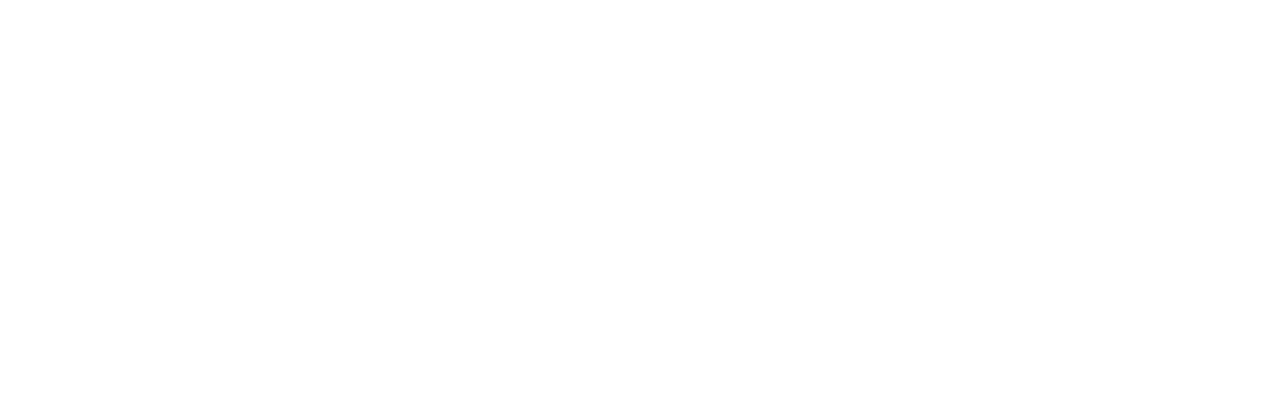
==== commit f68a65b5: "finished sidebar" ====
--- a/Youtube-Clone/index.html
+++ b/Youtube-Clone/index.html
@@ -3,6 +3,7 @@
   <head>
     <title>YouTube</title>
     <link rel="stylesheet" href="youtubeclone.css">
+    <link rel="stylesheet" href="media-queries.css">
     <meta charset="UTF-8" />
     <link rel="stylesheet" href="https://cdnjs.cloudflare.com/ajax/libs/font-awesome/6.5.1/css/all.min.css" integrity="sha512-DTOQO9RWCH3ppGqcWaEA1BIZOC6xxalwEsw9c2QQeAIftl+Vegovlnee1c9QX4TctnWMn13TZye+giMm8e2LwA==" crossorigin="anonymous" referrerpolicy="no-referrer" />
     <meta http-equiv="X-UA-Compatible" content="IE=edge" />
@@ -132,6 +133,113 @@
       </div>
     </div>
 
+    <!-- -----------------Main-------------------- -->
+
+    <div class="main-container-section">
+      <div class="main-container">
+        <div class="video-container ">
+          <div class="thumbnail-container">
+            <a href="https://youtu.be/r6tH55syq0o?si=s7BRG2Kjk4X4luf4">
+              <img  src="thumnails/9 How programmers flex on each other -Thumbnail.jpg" class="thumbnail" alt="">
+              <span class="video-time">6:20</span>
+            </a>
+          </div>
+          <div class="video-description ">
+            <a href="https://youtu.be/r6tH55syq0o?si=s7BRG2Kjk4X4luf4"" class="flex-div">
+              <div class="author-profile">
+                <img src="channels-profile/fireship.jpg"  alt="">
+              </div>
+              <div class="video-content">
+                <p class="video-title">How programmers flex on each other</p>
+                <p class="author-name video-info" >Fireship</p>
+                <p class="video-date video-info">1.7M views &#183 4 months ago</p>
+              </div>
+            </a>
+          </div>
+        </div>
+        <div class="video-container ">
+          <img  src="thumnails/9 How programmers flex on each other -Thumbnail.jpg" class="thumbnail" alt="">
+          <div class="video-description flex-div">
+            <div class="author-profile">
+              <img src="channels-profile/fireship.jpg"  alt="">
+            </div>
+            <div class="video-content">
+              <p class="video-title">How programmers flex on each other</p>
+              <p class="author-name video-info" >Fireship</p>
+              <p class="video-date video-info">1.7M views &#183 4 months ago</p>
+            </div>
+          </div>
+        </div>
+        <div class="video-container ">
+          <img  src="thumnails/9 How programmers flex on each other -Thumbnail.jpg" class="thumbnail" alt="">
+          <div class="video-description flex-div">
+            <div class="author-profile">
+              <img src="channels-profile/fireship.jpg"  alt="">
+            </div>
+            <div class="video-content">
+              <p class="video-title">How programmers flex on each other</p>
+              <p class="author-name video-info" >Fireship</p>
+              <p class="video-date video-info">1.7M views &#183 4 months ago</p>
+            </div>
+          </div>
+        </div>
+        <div class="video-container ">
+          <img  src="thumnails/9 How programmers flex on each other -Thumbnail.jpg" class="thumbnail" alt="">
+          <div class="video-description flex-div">
+            <div class="author-profile">
+              <img src="channels-profile/fireship.jpg"  alt="">
+            </div>
+            <div class="video-content">
+              <p class="video-title">How programmers flex on each other</p>
+              <p class="author-name video-info" >Fireship</p>
+              <p class="video-date video-info">1.7M views &#183 4 months ago</p>
+            </div>
+          </div>
+        </div>
+        <div class="video-container ">
+          <img  src="thumnails/9 How programmers flex on each other -Thumbnail.jpg" class="thumbnail" alt="">
+          <div class="video-description flex-div">
+            <div class="author-profile">
+              <img src="channels-profile/fireship.jpg"  alt="">
+            </div>
+            <div class="video-content">
+              <p class="video-title">How programmers flex on each other</p>
+              <p class="author-name video-info" >Fireship</p>
+              <p class="video-date video-info">1.7M views &#183 4 months ago</p>
+            </div>
+          </div>
+        </div>
+        <div class="video-container ">
+          <img  src="thumnails/9 How programmers flex on each other -Thumbnail.jpg" class="thumbnail" alt="">
+          <div class="video-description flex-div">
+            <div class="author-profile">
+              <img src="channels-profile/fireship.jpg"  alt="">
+            </div>
+            <div class="video-content">
+              <p class="video-title">How programmers flex on each other</p>
+              <p class="author-name video-info" >Fireship</p>
+              <p class="video-date video-info">1.7M views &#183 4 months ago</p>
+            </div>
+          </div>
+        </div>
+        <div class="video-container ">
+          <img  src="thumnails/9 How programmers flex on each other -Thumbnail.jpg" class="thumbnail" alt="">
+          <div class="video-description flex-div">
+            <div class="author-profile">
+              <img src="channels-profile/fireship.jpg"  alt="">
+            </div>
+            <div class="video-content">
+              <p class="video-title">How programmers flex on each other</p>
+              <p class="author-name video-info" >Fireship</p>
+              <p class="video-date video-info">1.7M views &#183 4 months ago</p>
+            </div>
+          </div>
+        </div>
+
+
+
+      </div>
+    </div>
     <script src="sscript.js"></script>
   </body>
 </html>--- a/Youtube-Clone/youtubeclone.css
+++ b/Youtube-Clone/youtubeclone.css
@@ -26,7 +26,13 @@
 
 :root {
   --main-text-clr: rgb(15,15,15);
+  --secondary-text-clr: rgb(96,96,96);
   --topic-tabs-clr: rgba(0, 0, 0, 0.05);
+  --video-time-background-clr: rgba(0, 0, 0, 0.8);
+}
+
+.flex-div {
+  display: flex;
 }
 
 /* Header Section */
@@ -166,6 +172,7 @@
 .search-icon img {
   width: 24px;
   opacity: 0.84;
+  mix-blend-mode: multiply;
 }
 
 .voice-search-icon img{
@@ -275,7 +282,7 @@
 
 
 .sidebar {
-  width: 12%;
+  width: 12.7%;
   position: fixed;
   top: 56px;
   left: 0;
@@ -286,7 +293,7 @@
 }
 
 .sidebar-sections {
-  padding: 1.2rem 2.2rem 1.2rem 1.2rem;
+  padding: 1.2rem 1.5rem 1.2rem 1.2rem;
 }  
 
 .sidebar::-webkit-scrollbar {
@@ -306,7 +313,7 @@
   padding: 8px 12px;
   border-radius: 8px;
   position: relative;
-  flex-wrap: wrap;
+  flex-wrap: nowrap;
 }
 .sidebar a:hover {
   background-color: #0000000c;
@@ -372,7 +379,7 @@
   width: 16px;
   margin: 0;
   position: absolute;
-  left: 18rem;
+  left: 17.8rem;
 }
 
 .sidebar-subcriptions img {
@@ -386,7 +393,7 @@
   height: 4px;
   width: 4px;
   position: absolute;
-  left: 18.5rem;
+  left: 18.3rem;
   border-radius: 50%;
 }
 
@@ -419,11 +426,9 @@
 /* Custimizing the sidebar  */
 
 .small-sidebar {
-  width: 3.89%;
-}
-.small-sidebar body {
-  padding-left: 72px;
-}
+  width: 7.2rem;
+}
+
 .small-sidebar a  {
   font-size: 10px;
   padding: 16px 0px 14px 0px;
@@ -462,8 +467,12 @@
 .small-sidebar .youtube-music {
   display: none;
 }
+
 .tab-links .topic-tabs{
-  padding-left: 5.2%;
+  padding-left: 9.9rem;
+}
+.mainsection-toggle .main-container {
+  padding-left: 9.9rem;
 }
 
 /* Topic Tabs */
@@ -473,12 +482,12 @@
   position: fixed;
   top: 5.6rem;
   width: 100%;
+  background-color: white;
 }
 .topic-tabs{
-  padding-left: 14.2%;
+  padding-left: 14%;
   width: 100%;
   display: flex;
-  color:white;
 }
 
 .topic-tabs {
@@ -510,10 +519,93 @@
 }
 
 .topic-tabs ul::-webkit-scrollbar {
-  height: 0px;
+  height: .3rem;
 }
 
 .topic-tabs ul::-webkit-scrollbar-thumb {
   background-color: rgba(128, 128, 128, 0.89);
   border-radius: 6px;
-}+}
+
+/* --------------------Main Video Section------------------- */
+
+.main-container {
+  display: grid;
+  padding: 8rem 2rem 0rem 14%;
+  grid-template-columns: repeat(auto-fill, minmax(25rem,1fr));
+  column-gap: 1.6rem;
+  row-gap: 3rem;
+  overflow: hidden;
+}
+
+.video-container {
+  width: 1fr;
+}
+.video-container .thumbnail {
+  width: 100%;
+  object-fit: cover;
+  margin-bottom: 1.2rem;
+  border-radius: 1rem;
+}
+.video-container .thumbnail-container {
+  position: relative;
+}
+.video-container .video-time {
+  background-color: var(--video-time-background-clr);
+  color: white;
+  border-radius: .4rem;
+  font-size: 1.2rem;
+  font-weight: 500;
+  padding: .4rem .3rem;
+  letter-spacing: .035rem;
+  line-height: 1.2rem;
+  position: absolute;
+  right: .6rem;
+  bottom: 2.1rem;
+}
+
+.video-description {
+  cursor: pointer;
+}
+.author-profile {
+  width: 1fr;
+  margin-right: 1.2rem;
+}
+.author-profile img {
+  width: 3.6rem;
+  border-radius: 50%;
+  vertical-align: top;
+  object-fit: cover;
+}
+.video-content {
+  width: 1fr;
+}
+.video-content .video-title {
+  font-size: 1.6rem;
+  color: var(--main-text-clr);
+  font-weight: 500;
+  line-height: 2.2rem;
+  margin-bottom: .4rem;
+}
+.video-content .video-info {
+  font-size: 1.4rem;
+  font-weight: 400;
+  color: var(--secondary-text-clr);
+  line-height: 2rem;
+}
+
+
+
+
+
+
+
+
+
+
+
+
+
+
+
+
--- a/Youtube-Clone/media-queries.css
+++ b/Youtube-Clone/media-queries.css
@@ -0,0 +1,28 @@
+@media only screen and (max-width: 1300px)
+{
+  .sidebar {
+    width: 7.2rem;
+    background-color: red;
+  }
+  .sidebar a {
+    font-size: 10px;
+    padding: 16px 0px 14px 0px;
+    justify-content: center;
+    flex-direction: column;
+  }
+  .sidebar img {
+    margin-right: 0;
+    margin-bottom: .7rem;
+  }
+  .sidebar-sections {
+    padding: 0px 4px;
+  }  
+
+  #you-section-heading, hr, .sidebar-Explore,
+  .sidebar-subcriptions, .sidebar-more, .sidebar-bottomtext,
+  .show-more, .youtube-music {
+    display: none;
+  }
+
+
+}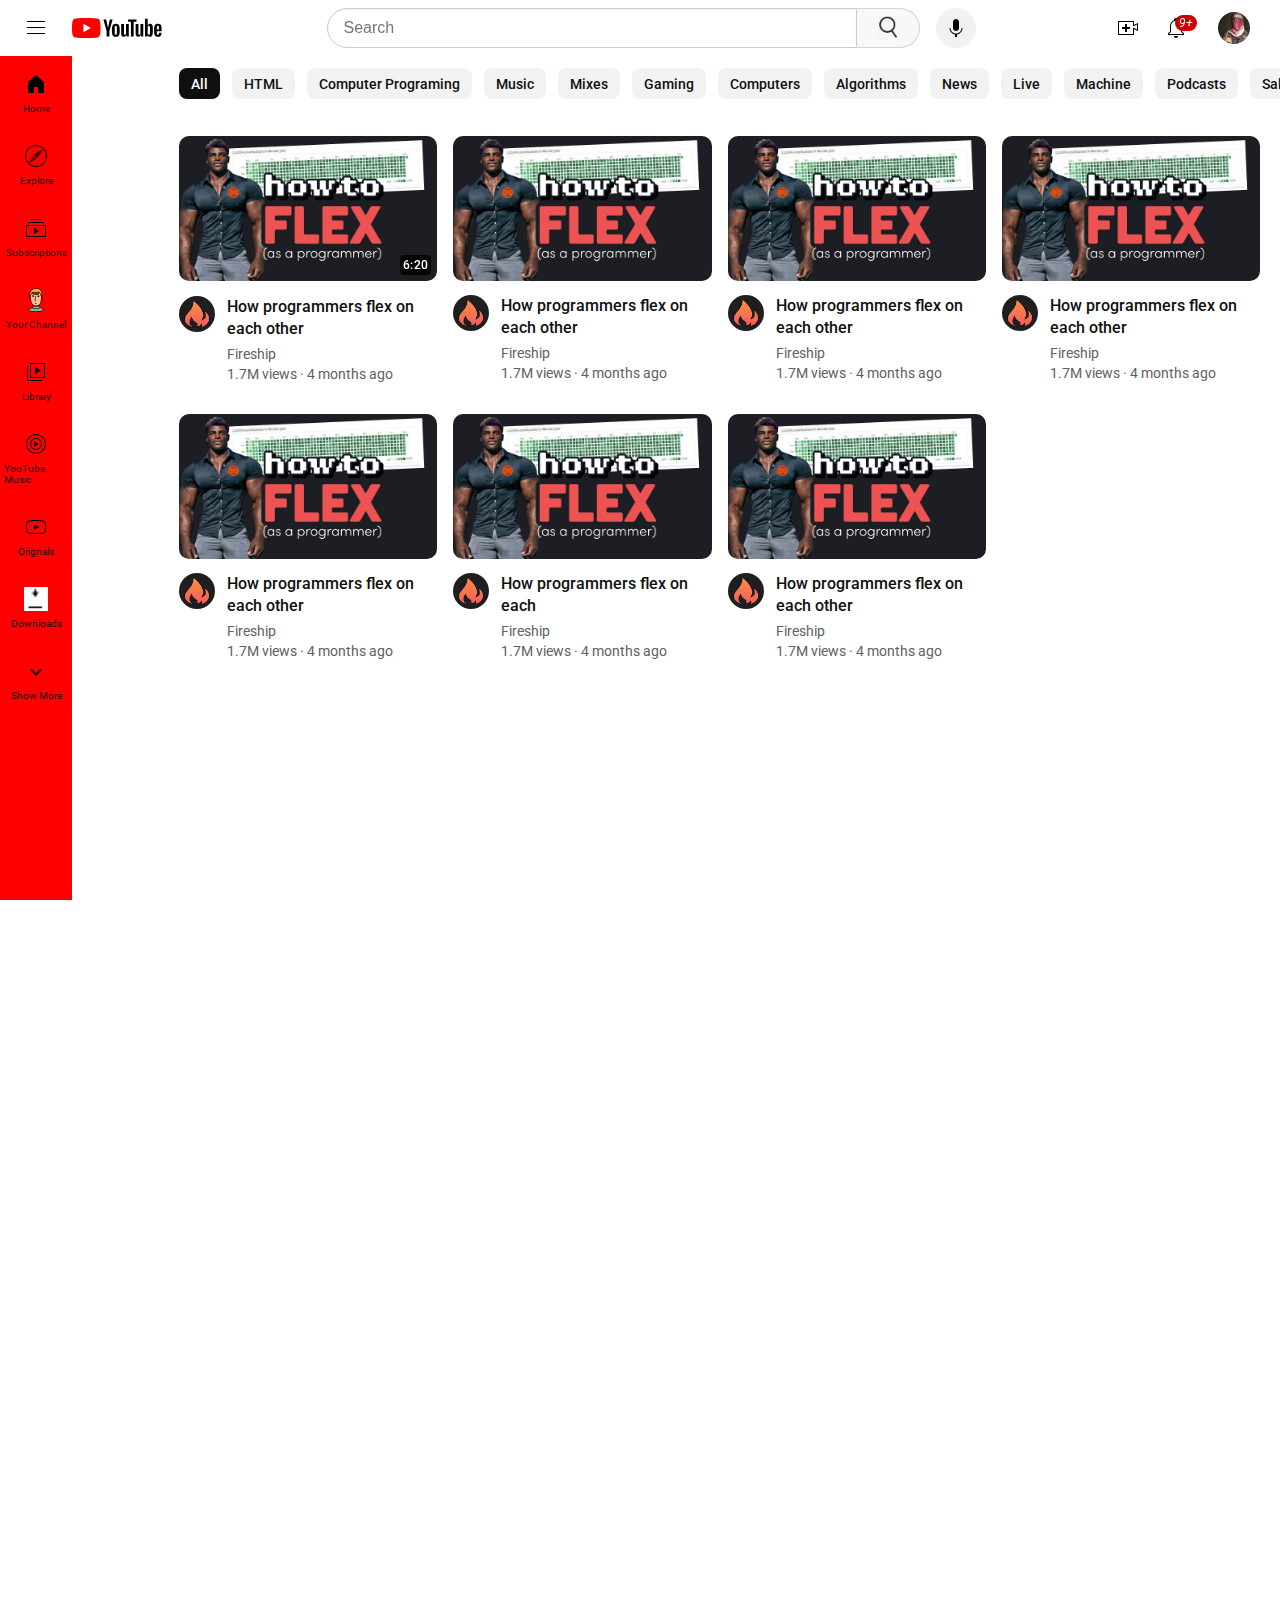
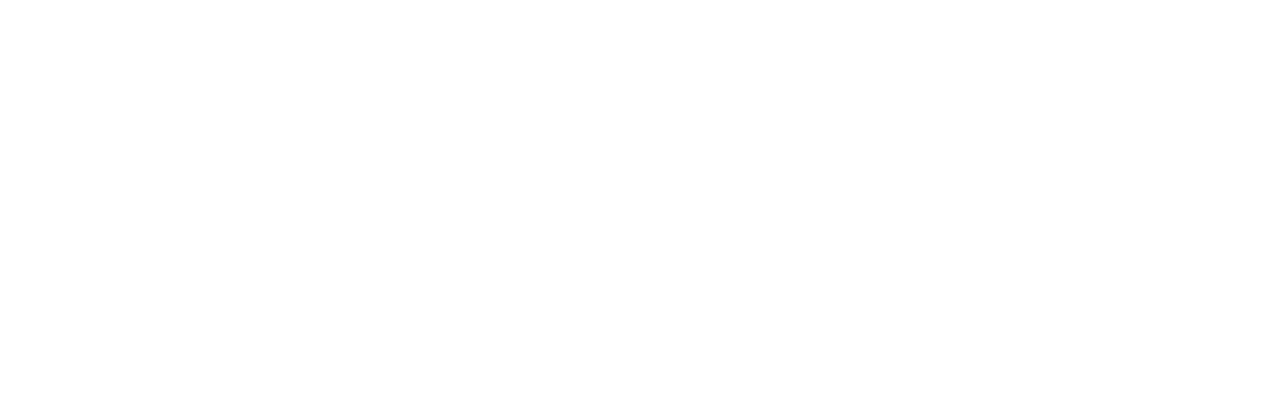
==== commit baf460df: "Removed a part of title from video" ====
--- a/Youtube-Clone/index.html
+++ b/Youtube-Clone/index.html
@@ -216,7 +216,7 @@
               <img src="channels-profile/fireship.jpg"  alt="">
             </div>
             <div class="video-content">
-              <p class="video-title">How programmers flex on each other</p>
+              <p class="video-title">How programmers flex on each</p>
               <p class="author-name video-info" >Fireship</p>
               <p class="video-date video-info">1.7M views &#183 4 months ago</p>
             </div>
